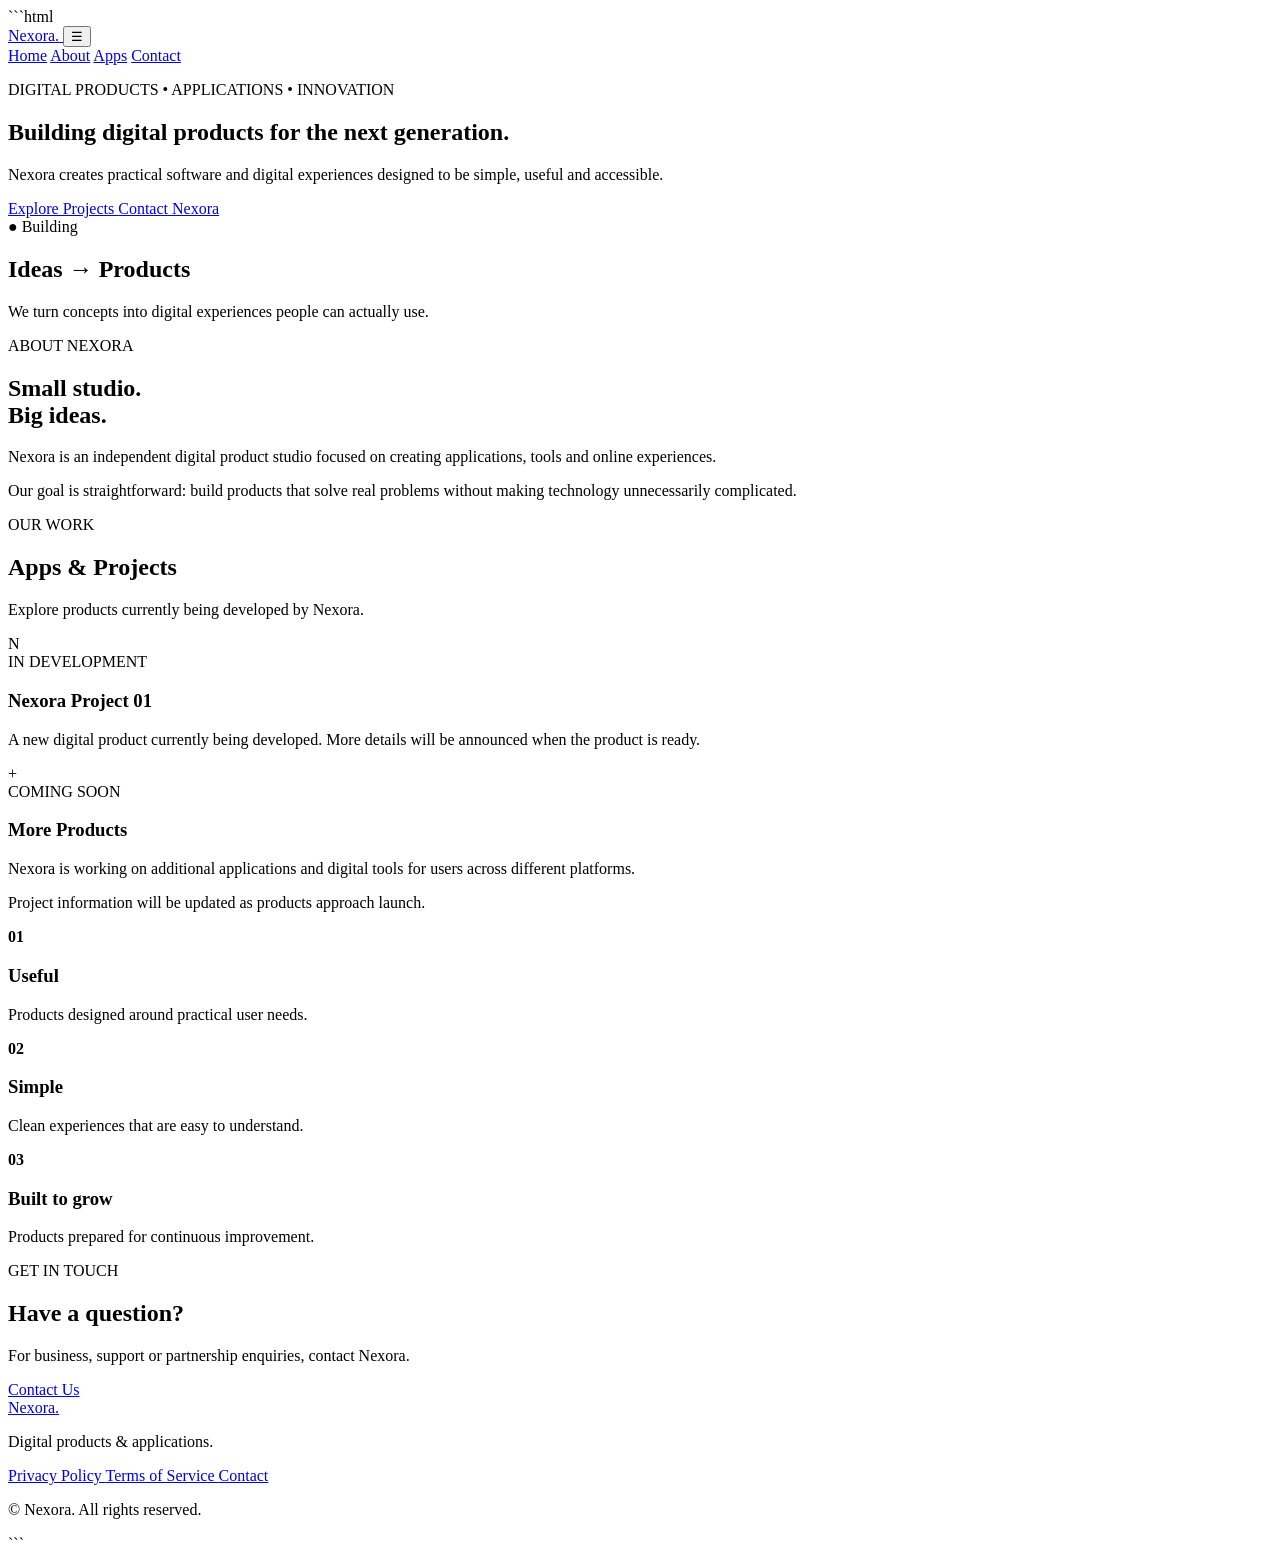
==== index.html @ 7bb7fabe "Add initial HTML structure for Nexora website" ====
```html
<!DOCTYPE html>
<html lang="en">
<head>
  <meta charset="UTF-8">
  <meta name="viewport" content="width=device-width, initial-scale=1.0">

  <meta name="description"
    content="Nexora creates useful digital products, applications and software for everyday users.">

  <meta name="theme-color" content="#080a0f">

  <title>Nexora — Digital Products & Applications</title>

  <link rel="stylesheet" href="style.css">
</head>

<body>

<header class="header">
  <nav class="nav container">

    <a href="#home" class="logo">
      Nexora<span>.</span>
    </a>

    <button class="menu-btn" aria-label="Open menu">
      ☰
    </button>

    <div class="nav-links">
      <a href="#home">Home</a>
      <a href="#about">About</a>
      <a href="#apps">Apps</a>
      <a href="#contact">Contact</a>
    </div>

  </nav>
</header>


<main>

<!-- HERO -->

<section id="home" class="hero">

  <div class="container hero-grid">

    <div class="hero-content">

      <p class="eyebrow">
        DIGITAL PRODUCTS • APPLICATIONS • INNOVATION
      </p>

      <h1>
        Building digital products for the
        <span>next generation.</span>
      </h1>

      <p class="hero-text">
        Nexora creates practical software and digital experiences
        designed to be simple, useful and accessible.
      </p>

      <div class="buttons">

        <a href="#apps" class="btn primary">
          Explore Projects
        </a>

        <a href="#contact" class="btn secondary">
          Contact Nexora
        </a>

      </div>

    </div>


    <div class="hero-card">

      <div class="orb"></div>

      <div class="hero-card-content">

        <span class="status">
          ● Building
        </span>

        <h2>
          Ideas → Products
        </h2>

        <p>
          We turn concepts into digital experiences
          people can actually use.
        </p>

      </div>

    </div>

  </div>

</section>


<!-- ABOUT -->

<section id="about" class="section">

  <div class="container split">

    <div>

      <p class="eyebrow">
        ABOUT NEXORA
      </p>

      <h2>
        Small studio.<br>
        Big ideas.
      </h2>

    </div>


    <div class="about-text">

      <p>
        Nexora is an independent digital product studio
        focused on creating applications, tools and
        online experiences.
      </p>

      <p>
        Our goal is straightforward: build products that
        solve real problems without making technology
        unnecessarily complicated.
      </p>

    </div>

  </div>

</section>


<!-- APPS -->

<section id="apps" class="section dark">

  <div class="container">

    <div class="section-heading">

      <div>

        <p class="eyebrow">
          OUR WORK
        </p>

        <h2>
          Apps & Projects
        </h2>

      </div>

      <p>
        Explore products currently being developed
        by Nexora.
      </p>

    </div>


    <div class="projects">

      <article class="project">

        <div class="project-icon">
          N
        </div>

        <div>

          <span class="tag">
            IN DEVELOPMENT
          </span>

          <h3>
            Nexora Project 01
          </h3>

          <p>
            A new digital product currently being
            developed. More details will be announced
            when the product is ready.
          </p>

        </div>

      </article>


      <article class="project">

        <div class="project-icon">
          +
        </div>

        <div>

          <span class="tag">
            COMING SOON
          </span>

          <h3>
            More Products
          </h3>

          <p>
            Nexora is working on additional applications
            and digital tools for users across different
            platforms.
          </p>

        </div>

      </article>

    </div>


    <p class="note">
      Project information will be updated as products
      approach launch.
    </p>

  </div>

</section>


<!-- FEATURES -->

<section class="section">

  <div class="container features">

    <div>

      <strong>01</strong>

      <h3>
        Useful
      </h3>

      <p>
        Products designed around practical user needs.
      </p>

    </div>


    <div>

      <strong>02</strong>

      <h3>
        Simple
      </h3>

      <p>
        Clean experiences that are easy to understand.
      </p>

    </div>


    <div>

      <strong>03</strong>

      <h3>
        Built to grow
      </h3>

      <p>
        Products prepared for continuous improvement.
      </p>

    </div>

  </div>

</section>


<!-- CONTACT -->

<section id="contact" class="section contact">

  <div class="container contact-box">

    <div>

      <p class="eyebrow">
        GET IN TOUCH
      </p>

      <h2>
        Have a question?
      </h2>

      <p>
        For business, support or partnership enquiries,
        contact Nexora.
      </p>

    </div>

    <!-- CHANGE THIS EMAIL -->

    <a
      href="mailto:YOUR_EMAIL@gmail.com"
      class="btn primary">

      Contact Us

    </a>

  </div>

</section>

</main>


<!-- FOOTER -->

<footer>

  <div class="container footer">

    <div>

      <a href="#home" class="logo">
        Nexora<span>.</span>
      </a>

      <p>
        Digital products & applications.
      </p>

    </div>


    <div class="footer-links">

      <a href="privacy.html">
        Privacy Policy
      </a>

      <a href="terms.html">
        Terms of Service
      </a>

      <a href="#contact">
        Contact
      </a>

    </div>


    <p>
      © <span id="year"></span> Nexora.
      All rights reserved.
    </p>

  </div>

</footer>


<script src="script.js"></script>

</body>
</html>
```
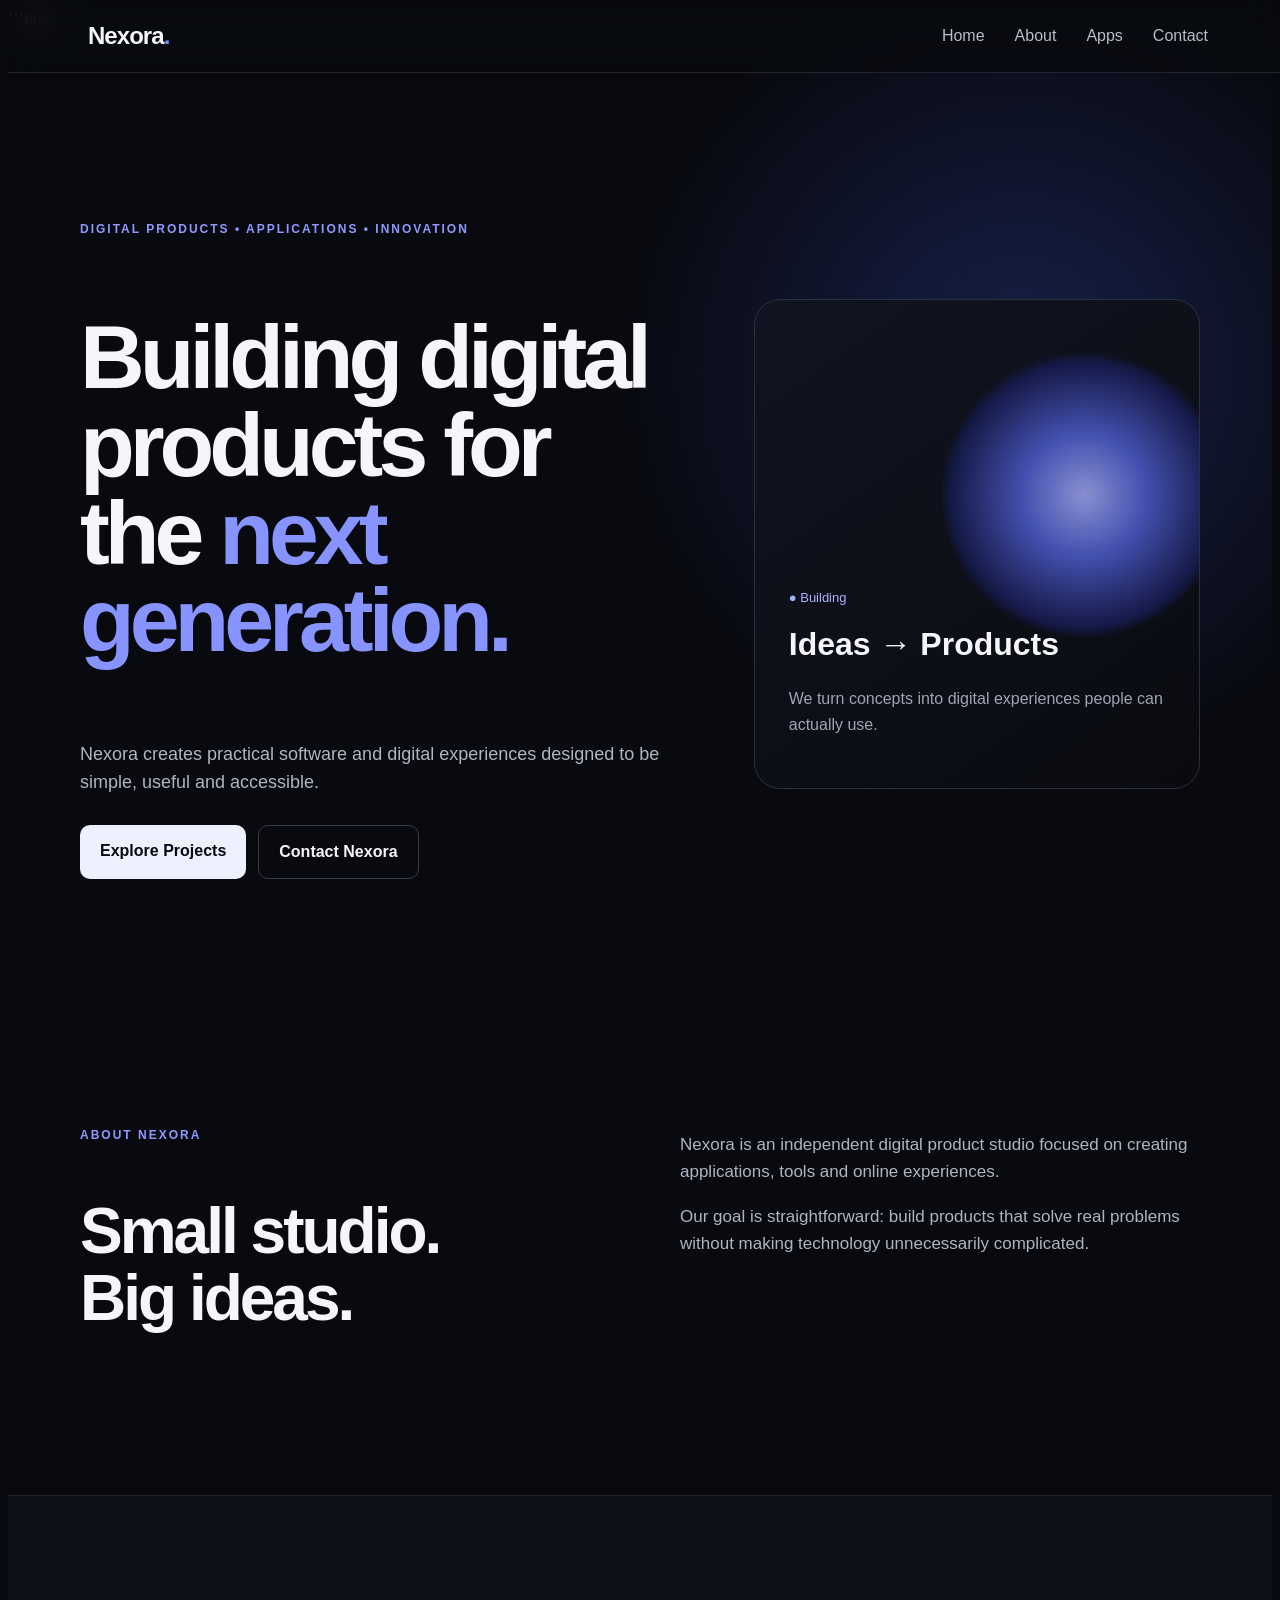
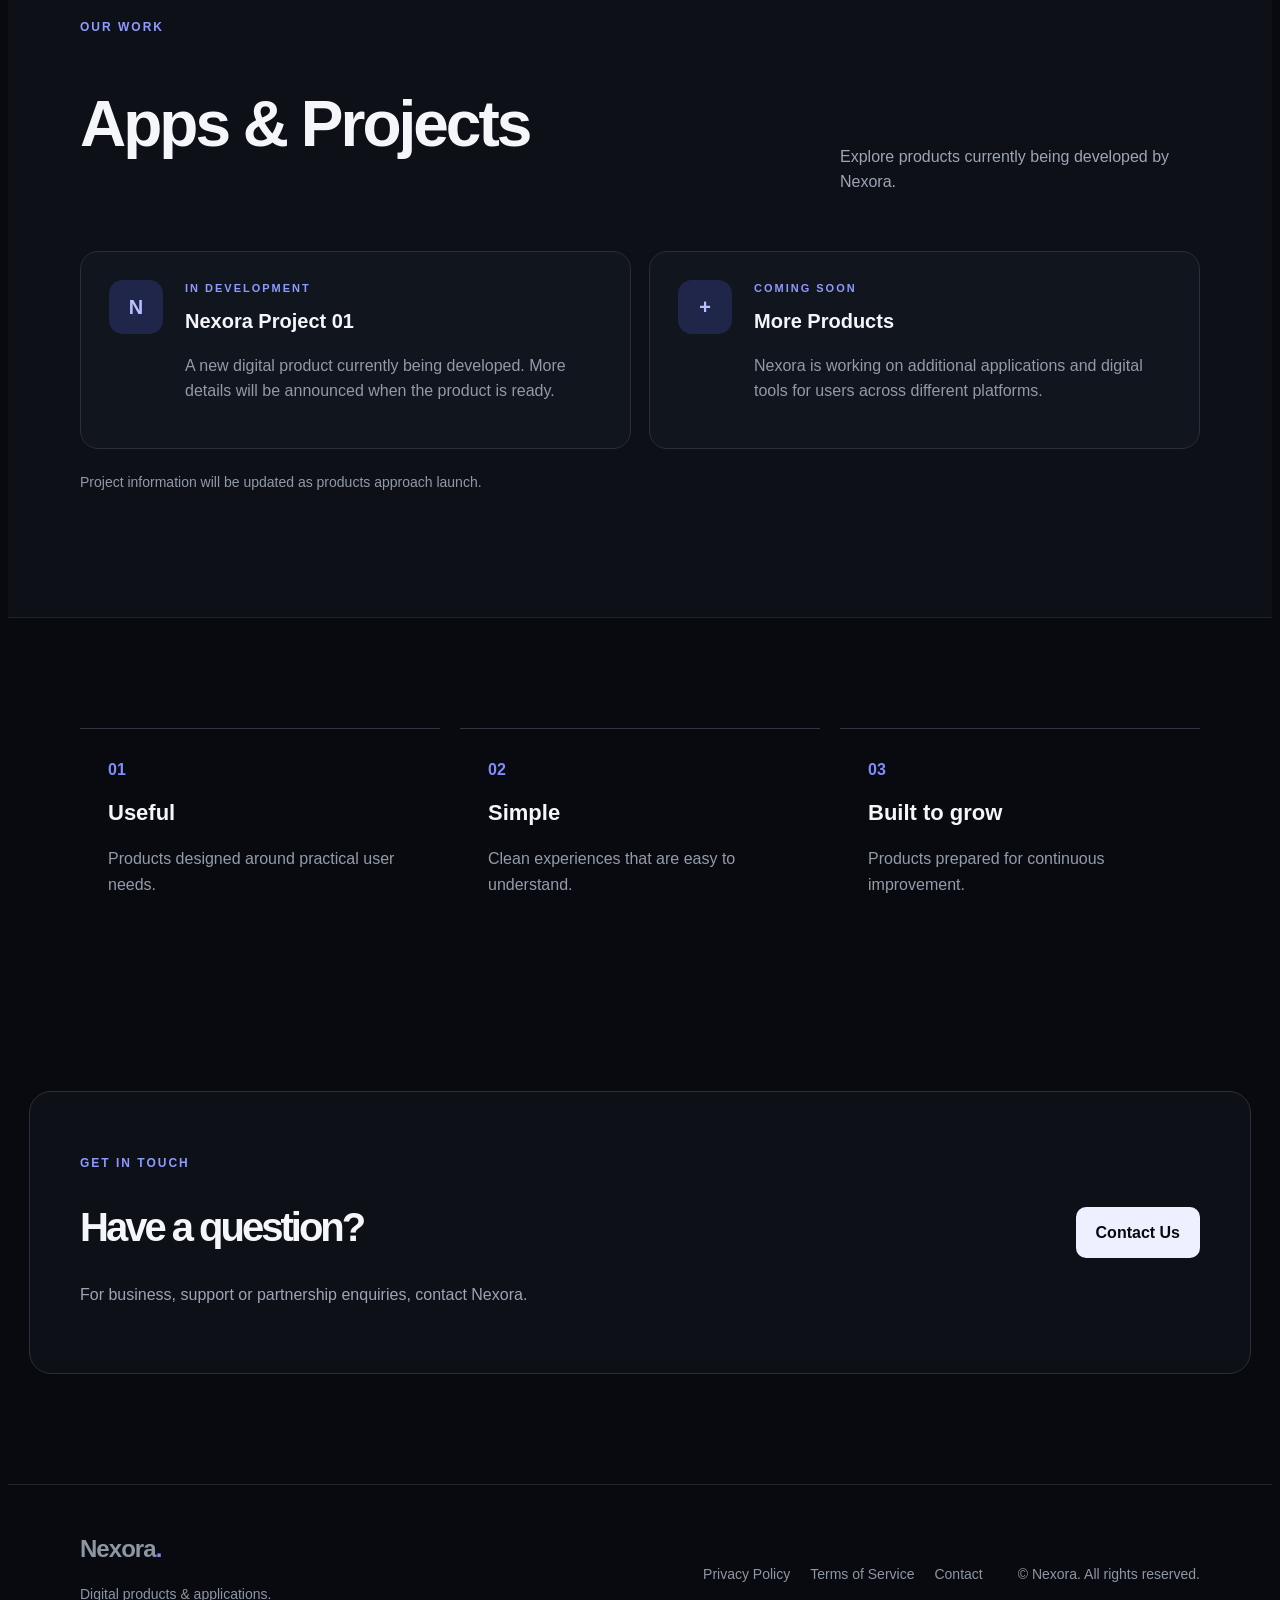
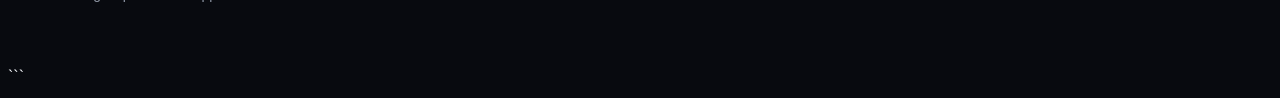
==== commit 9f741638: "Update contact email in index.html" ====
--- a/index.html
+++ b/index.html
@@ -324,7 +324,7 @@
     <!-- CHANGE THIS EMAIL -->
 
     <a
-      href="mailto:YOUR_EMAIL@gmail.com"
+      href="mailto:novalabs.hello@gmail.com"
       class="btn primary">
 
       Contact Us
--- a/style.css
+++ b/style.css
@@ -0,0 +1,477 @@
+```css
+* {
+  box-sizing: border-box;
+  margin: 0;
+  padding: 0;
+}
+
+html {
+  scroll-behavior: smooth;
+}
+
+body {
+  font-family: Arial, Helvetica, sans-serif;
+  background: #080a0f;
+  color: #f4f6fa;
+  line-height: 1.6;
+}
+
+a {
+  color: inherit;
+  text-decoration: none;
+}
+
+.container {
+  width: min(1120px, 92%);
+  margin: auto;
+}
+
+
+/* HEADER */
+
+.header {
+  position: fixed;
+  top: 0;
+  width: 100%;
+  z-index: 100;
+  background: rgba(8, 10, 15, 0.8);
+  backdrop-filter: blur(14px);
+  border-bottom: 1px solid #20242d;
+}
+
+.nav {
+  height: 72px;
+  display: flex;
+  align-items: center;
+  justify-content: space-between;
+}
+
+.logo {
+  font-size: 1.5rem;
+  font-weight: 800;
+  letter-spacing: -0.04em;
+}
+
+.logo span {
+  color: #7c8cff;
+}
+
+.nav-links {
+  display: flex;
+  gap: 30px;
+  color: #b8bec9;
+}
+
+.nav-links a:hover {
+  color: white;
+}
+
+.menu-btn {
+  display: none;
+  border: none;
+  background: none;
+  color: white;
+  font-size: 25px;
+}
+
+
+/* HERO */
+
+.hero {
+  min-height: 760px;
+  display: flex;
+  align-items: center;
+  padding: 130px 0 80px;
+
+  background:
+    radial-gradient(
+      circle at 80% 35%,
+      #17204a,
+      transparent 34%
+    );
+}
+
+.hero-grid {
+  display: grid;
+  grid-template-columns: 1.15fr 0.85fr;
+  gap: 70px;
+  align-items: center;
+}
+
+.eyebrow {
+  color: #8e9aff;
+  font-size: 12px;
+  font-weight: 800;
+  letter-spacing: 2px;
+  margin-bottom: 18px;
+}
+
+.hero h1 {
+  font-size: clamp(3rem, 7vw, 5.7rem);
+  line-height: 0.98;
+  letter-spacing: -5px;
+}
+
+.hero h1 span {
+  color: #8793ff;
+}
+
+.hero-text {
+  color: #aeb5c2;
+  font-size: 18px;
+  max-width: 620px;
+  margin: 28px 0;
+}
+
+.buttons {
+  display: flex;
+  gap: 12px;
+  flex-wrap: wrap;
+}
+
+.btn {
+  display: inline-flex;
+  padding: 13px 20px;
+  border-radius: 10px;
+  font-weight: 700;
+  transition: 0.2s;
+}
+
+.btn:hover {
+  transform: translateY(-2px);
+}
+
+.primary {
+  background: #eef0ff;
+  color: #080a0f;
+}
+
+.secondary {
+  border: 1px solid #333947;
+}
+
+
+/* HERO CARD */
+
+.hero-card {
+  height: 420px;
+  border: 1px solid #2b3040;
+  border-radius: 26px;
+
+  background:
+    linear-gradient(
+      145deg,
+      #111521,
+      #090b10
+    );
+
+  position: relative;
+  overflow: hidden;
+
+  display: flex;
+  align-items: flex-end;
+
+  padding: 34px;
+}
+
+.orb {
+  position: absolute;
+
+  width: 290px;
+  height: 290px;
+
+  border-radius: 50%;
+
+  background:
+    radial-gradient(
+      circle,
+      #a7b0ff,
+      #5260d5 30%,
+      #151b50 65%,
+      transparent 70%
+    );
+
+  top: 50px;
+  right: -30px;
+
+  opacity: 0.8;
+}
+
+.hero-card-content {
+  position: relative;
+}
+
+.status {
+  color: #aab3ff;
+  font-size: 13px;
+}
+
+.hero-card h2 {
+  font-size: 32px;
+  margin: 10px 0;
+}
+
+.hero-card p {
+  color: #9da5b3;
+}
+
+
+/* SECTIONS */
+
+.section {
+  padding: 110px 0;
+}
+
+.dark {
+  background: #0d1017;
+  border-top: 1px solid #1e232c;
+  border-bottom: 1px solid #1e232c;
+}
+
+.split {
+  display: grid;
+  grid-template-columns: 1fr 1fr;
+  gap: 80px;
+}
+
+.section h2 {
+  font-size: clamp(2.3rem, 5vw, 4rem);
+  line-height: 1.05;
+  letter-spacing: -3px;
+}
+
+.about-text p {
+  color: #aeb5c2;
+  font-size: 17px;
+  margin-bottom: 18px;
+}
+
+
+/* PROJECTS */
+
+.section-heading {
+  display: flex;
+  justify-content: space-between;
+  align-items: end;
+  gap: 30px;
+  margin-bottom: 40px;
+}
+
+.section-heading > p {
+  max-width: 360px;
+  color: #9da5b3;
+}
+
+.projects {
+  display: grid;
+  grid-template-columns: 1fr 1fr;
+  gap: 18px;
+}
+
+.project {
+  display: flex;
+  gap: 22px;
+
+  padding: 28px;
+
+  border: 1px solid #292e39;
+  border-radius: 18px;
+
+  background: #11151d;
+}
+
+.project-icon {
+  min-width: 54px;
+  height: 54px;
+
+  border-radius: 14px;
+
+  background: #20264a;
+  color: #b9c0ff;
+
+  display: grid;
+  place-items: center;
+
+  font-size: 20px;
+  font-weight: 900;
+}
+
+.tag {
+  color: #8f9aff;
+  font-size: 11px;
+  font-weight: 800;
+  letter-spacing: 2px;
+}
+
+.project h3 {
+  margin: 7px 0;
+  font-size: 20px;
+}
+
+.project p,
+.note {
+  color: #929aa8;
+}
+
+.note {
+  margin-top: 22px;
+  font-size: 14px;
+}
+
+
+/* FEATURES */
+
+.features {
+  display: grid;
+  grid-template-columns: repeat(3, 1fr);
+  gap: 20px;
+}
+
+.features > div {
+  padding: 28px;
+  border-top: 1px solid #303541;
+}
+
+.features strong {
+  color: #818cff;
+}
+
+.features h3 {
+  margin: 12px 0 6px;
+  font-size: 22px;
+}
+
+.features p {
+  color: #949ca9;
+}
+
+
+/* CONTACT */
+
+.contact {
+  padding-top: 40px;
+}
+
+.contact-box {
+  border: 1px solid #2a2f3b;
+  border-radius: 22px;
+  padding: 50px;
+
+  display: flex;
+  justify-content: space-between;
+  align-items: center;
+  gap: 30px;
+
+  background: #0d1017;
+}
+
+.contact-box h2 {
+  font-size: 40px;
+}
+
+.contact-box p:not(.eyebrow) {
+  color: #9da5b3;
+  margin-top: 12px;
+}
+
+
+/* FOOTER */
+
+footer {
+  border-top: 1px solid #20242d;
+  padding: 45px 0;
+  color: #8e96a4;
+}
+
+.footer {
+  display: grid;
+  grid-template-columns: 1fr auto auto;
+  gap: 35px;
+  align-items: center;
+}
+
+.footer p {
+  font-size: 14px;
+}
+
+.footer-links {
+  display: flex;
+  gap: 20px;
+  font-size: 14px;
+}
+
+
+/* MOBILE */
+
+@media (max-width: 800px) {
+
+  .nav-links {
+    display: none;
+  }
+
+  .menu-btn {
+    display: block;
+  }
+
+  .nav.open .nav-links {
+    display: flex;
+
+    position: absolute;
+
+    top: 72px;
+    left: 0;
+
+    width: 100%;
+
+    padding: 20px;
+
+    background: #090b10;
+
+    flex-direction: column;
+
+    border-bottom: 1px solid #242934;
+  }
+
+  .hero {
+    min-height: auto;
+    padding-top: 145px;
+  }
+
+  .hero-grid,
+  .split,
+  .projects,
+  .features,
+  .footer {
+    grid-template-columns: 1fr;
+  }
+
+  .hero h1 {
+    letter-spacing: -3px;
+  }
+
+  .hero-card {
+    height: 320px;
+  }
+
+  .section-heading {
+    display: block;
+  }
+
+  .section-heading > p {
+    margin-top: 15px;
+  }
+
+  .contact-box {
+    display: block;
+  }
+
+  .contact-box .btn {
+    margin-top: 25px;
+  }
+
+  .footer-links {
+    flex-wrap: wrap;
+  }
+
+}
+```
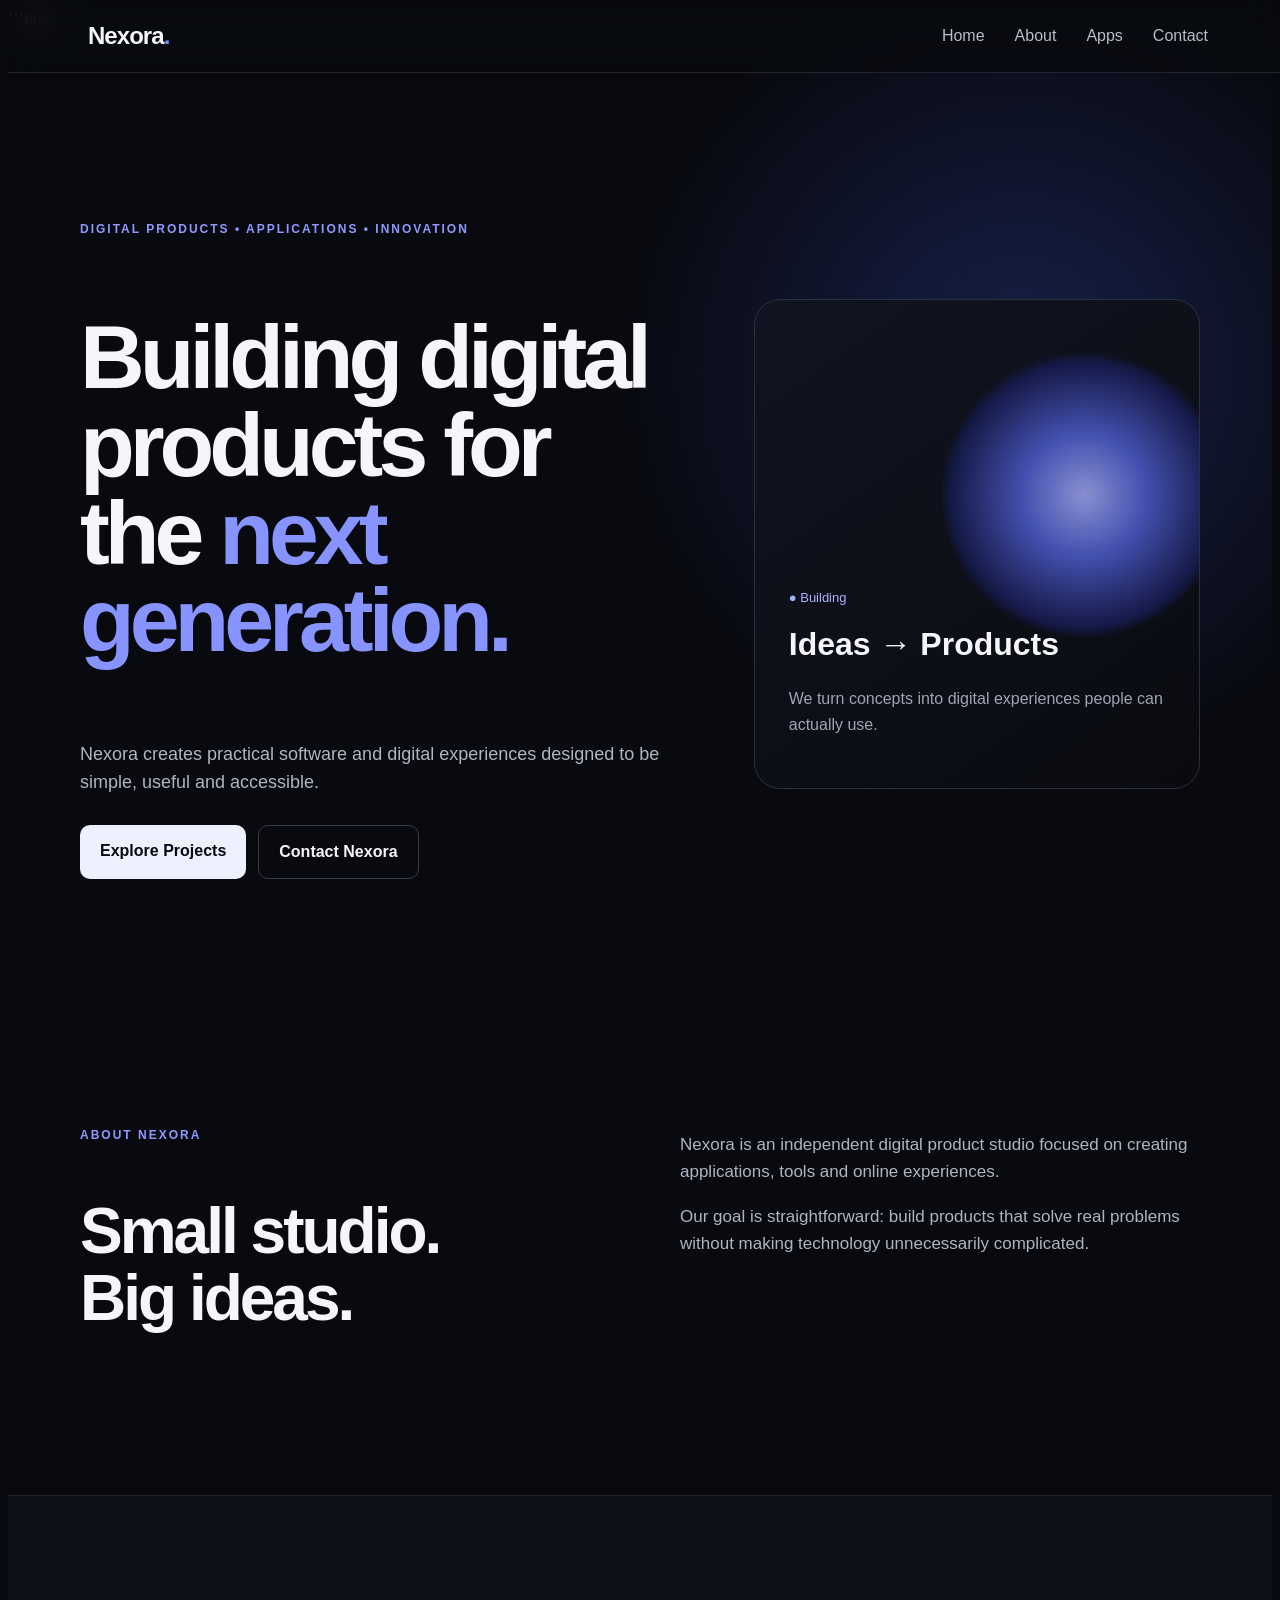
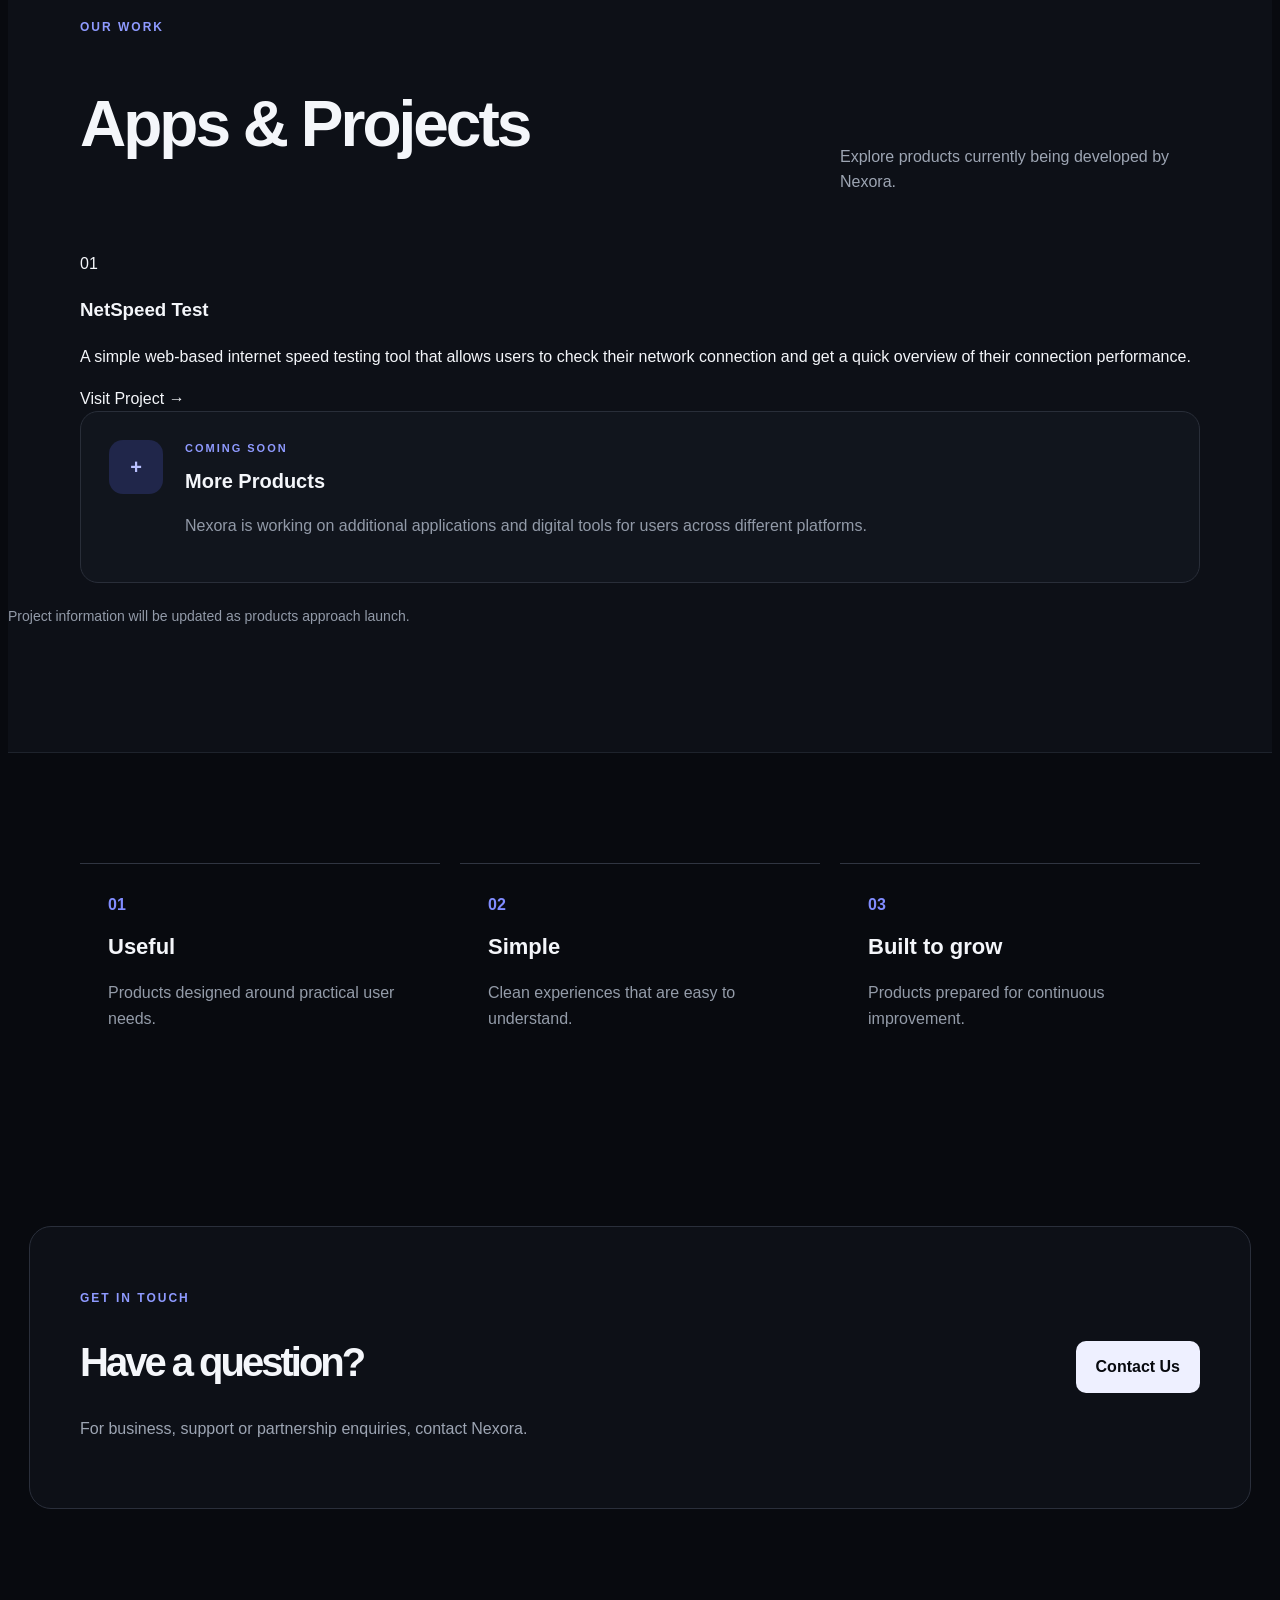
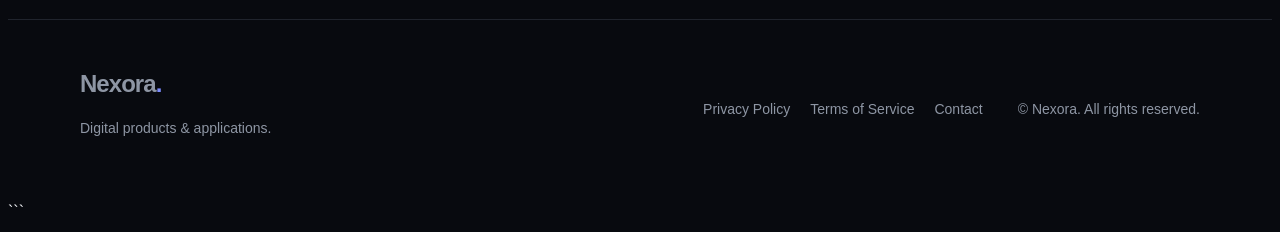
==== commit c16fdee0: "Revise NetSpeed Test project card details Updated project card for NetSpeed Test with a description " ====
--- a/index.html
+++ b/index.html
@@ -175,31 +175,28 @@
     </div>
 
 
-    <div class="projects">
-
-      <article class="project">
-
-        <div class="project-icon">
-          N
-        </div>
-
-        <div>
-
-          <span class="tag">
-            IN DEVELOPMENT
-          </span>
-
-          <h3>
-            Nexora Project 01
-          </h3>
-
-          <p>
-            A new digital product currently being
-            developed. More details will be announced
-            when the product is ready.
-          </p>
-
-        </div>
+<div class="project-card">
+  <div class="project-number">01</div>
+
+  <div class="project-content">
+    <h3>NetSpeed Test</h3>
+
+    <p>
+      A simple web-based internet speed testing tool that allows users to
+      check their network connection and get a quick overview of their
+      connection performance.
+    </p>
+
+    <a
+      href="https://netspeed-test.netlify.app/"
+      target="_blank"
+      rel="noopener noreferrer"
+      class="project-link"
+    >
+      Visit Project →
+    </a>
+  </div>
+</div>
 
       </article>
 
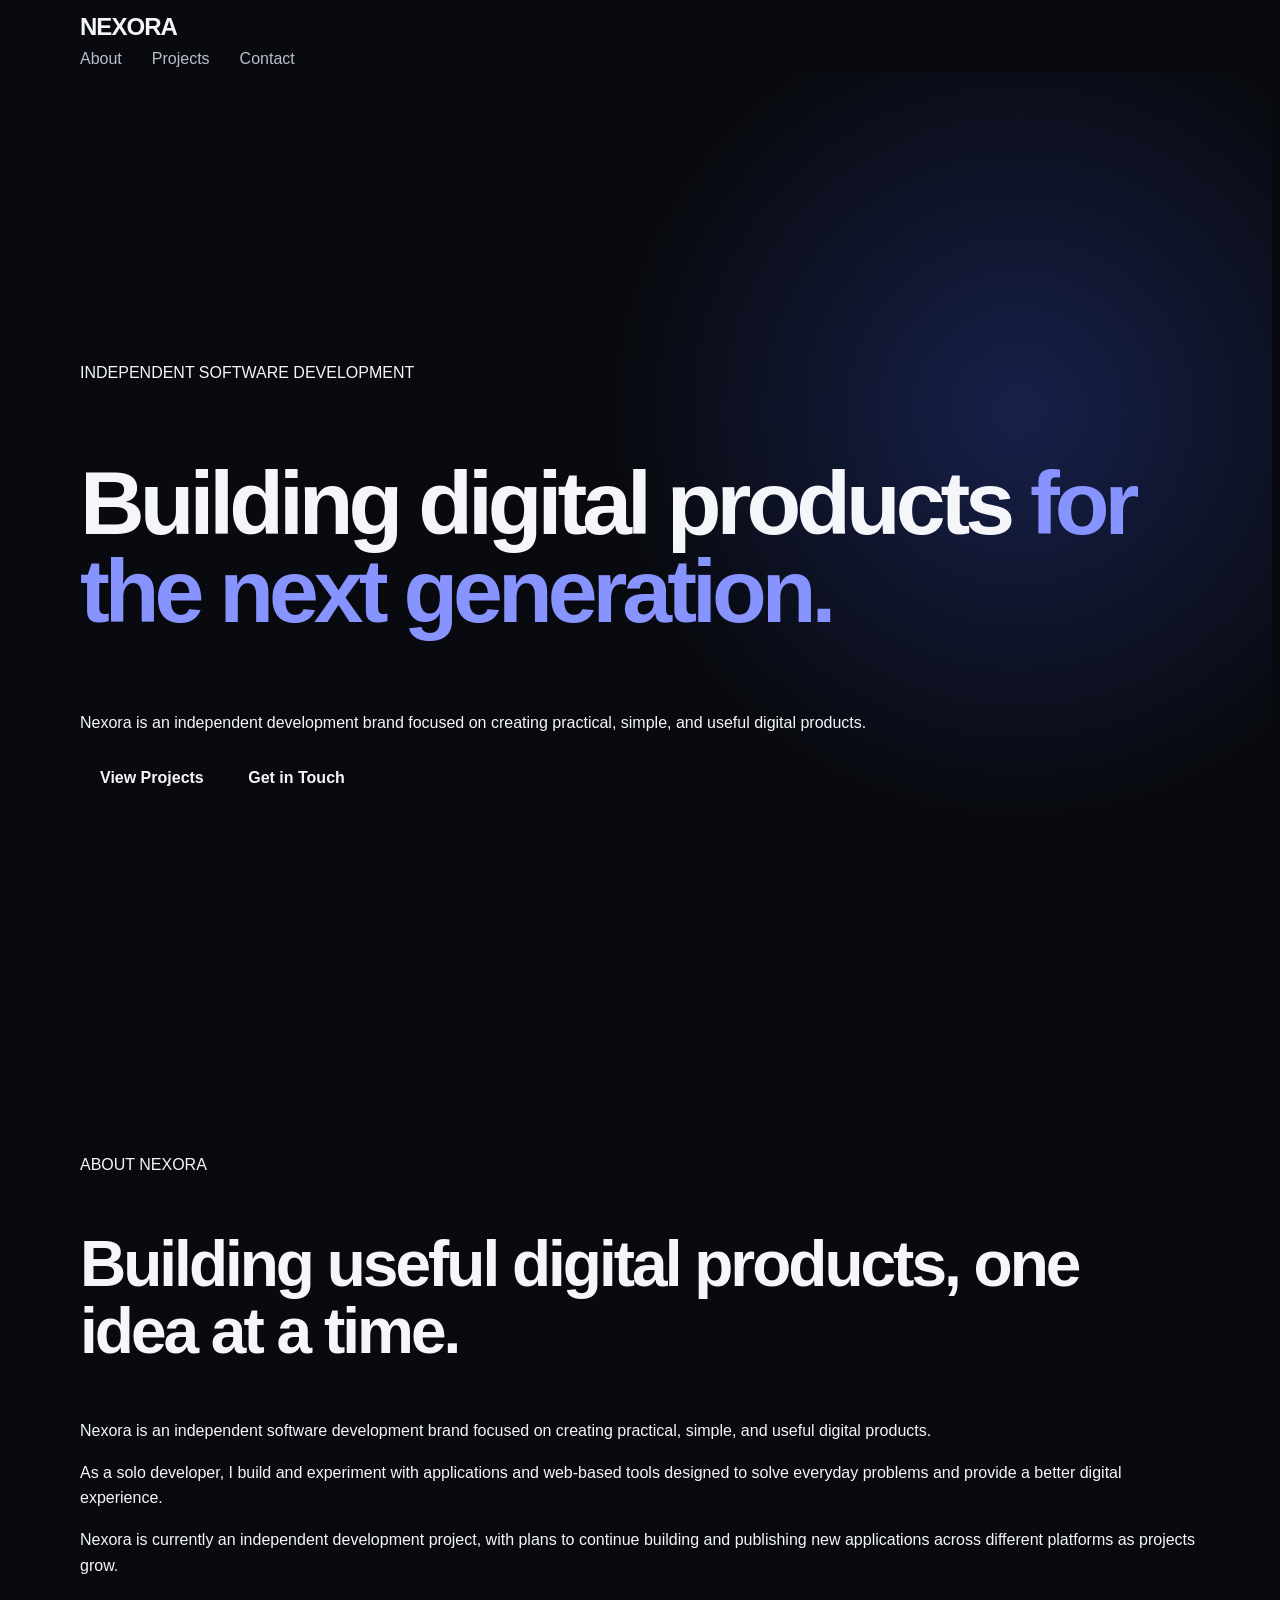
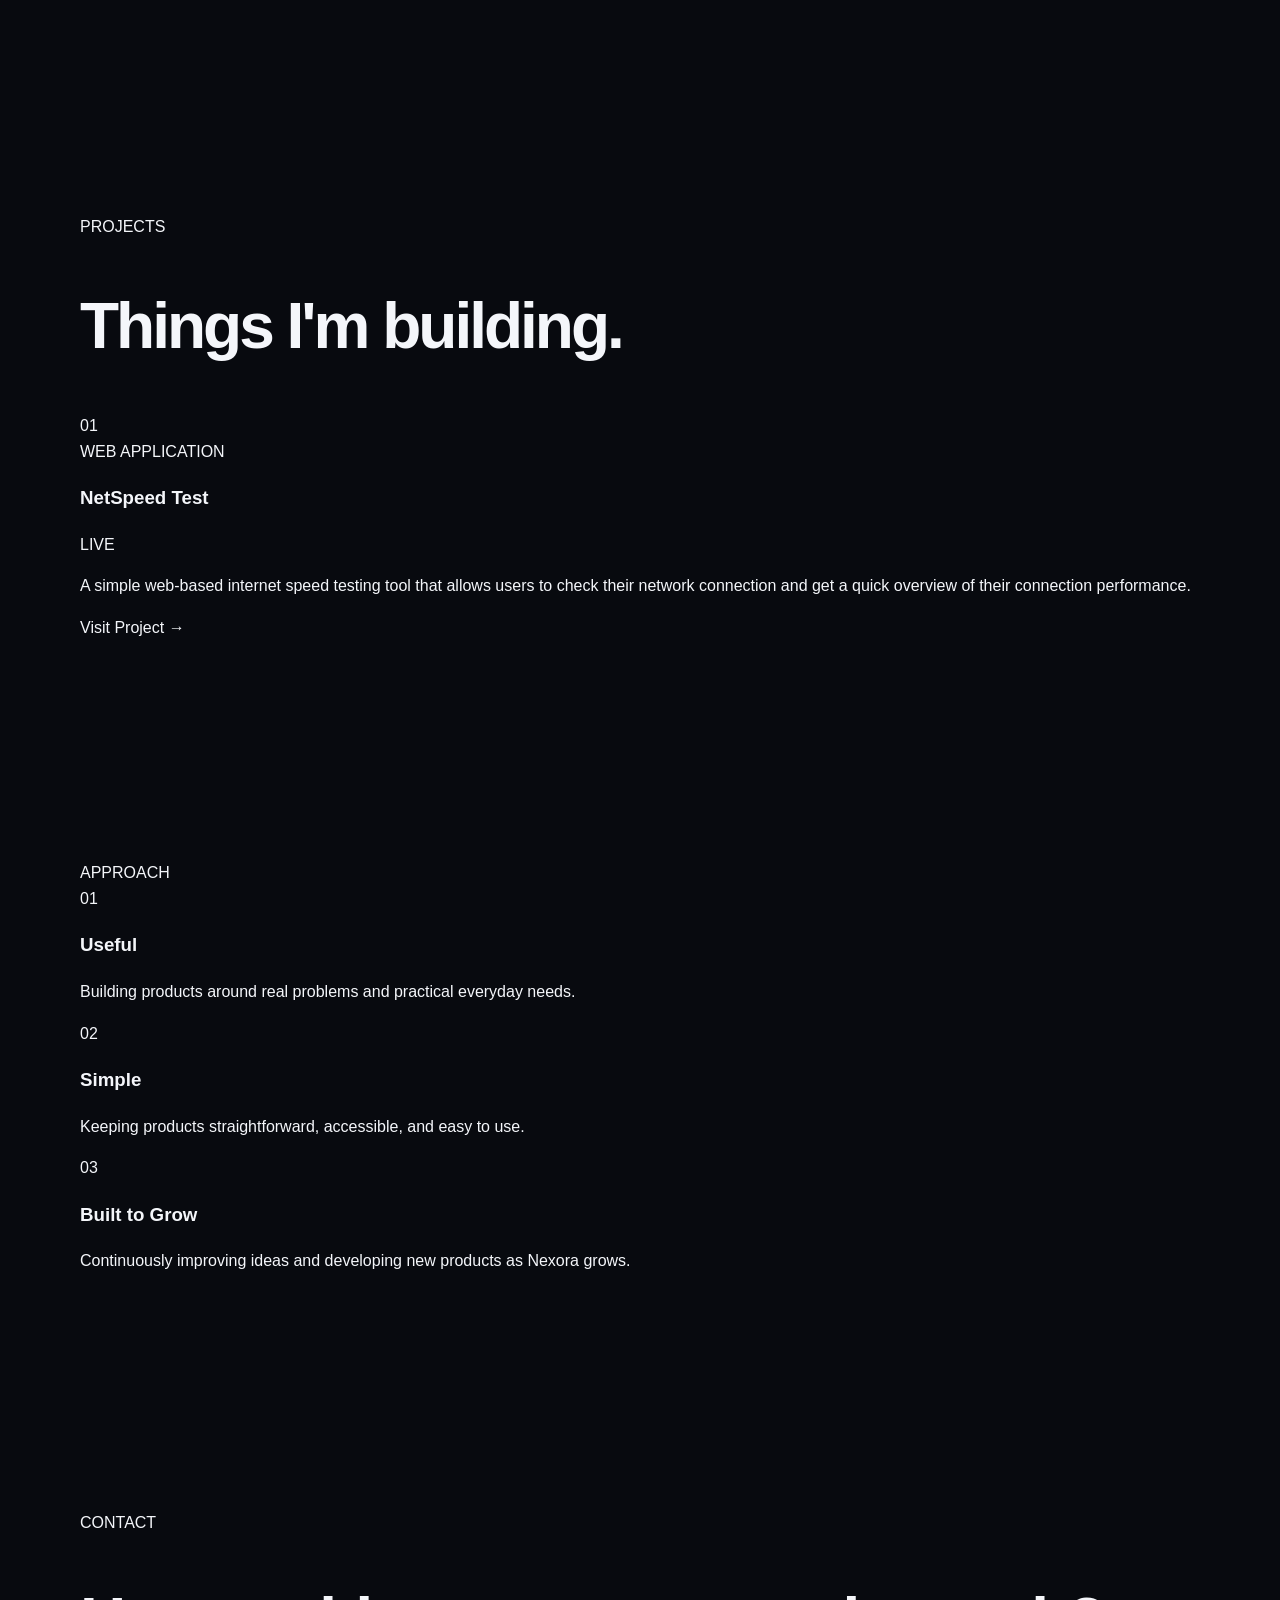
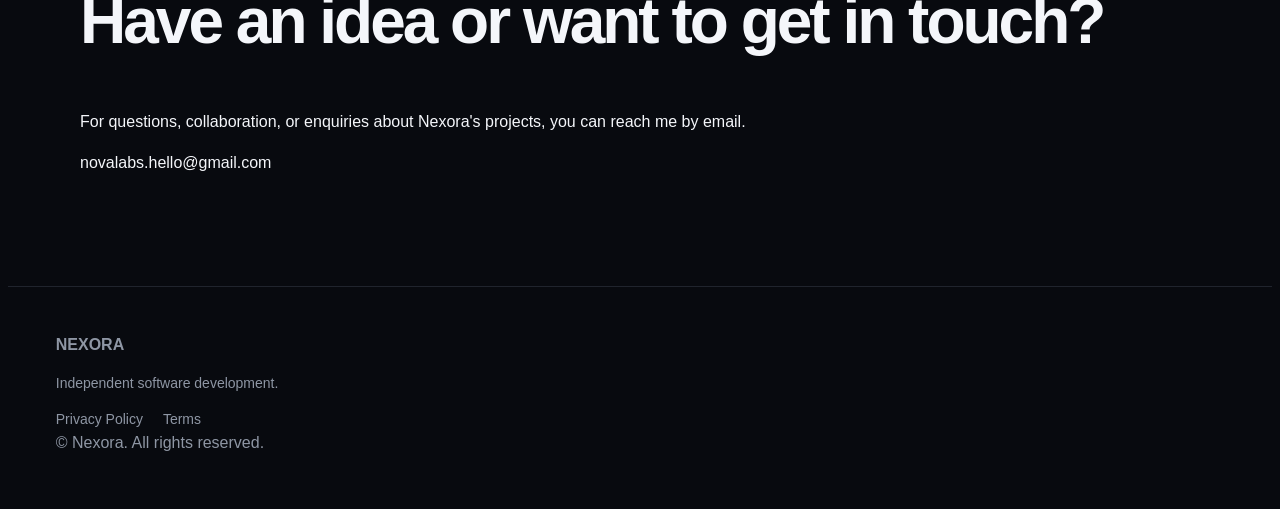
==== commit d3d0392f: "Refactor index.html for branding and navigation updates Updated the content and structure of the ind" ====
--- a/index.html
+++ b/index.html
@@ -1,388 +1,290 @@
-```html
 <!DOCTYPE html>
 <html lang="en">
 <head>
   <meta charset="UTF-8">
   <meta name="viewport" content="width=device-width, initial-scale=1.0">
 
-  <meta name="description"
-    content="Nexora creates useful digital products, applications and software for everyday users.">
-
-  <meta name="theme-color" content="#080a0f">
-
-  <title>Nexora — Digital Products & Applications</title>
+  <title>Nexora — Independent Software Developer</title>
+
+  <meta
+    name="description"
+    content="Nexora is an independent software development brand building practical and useful digital products."
+  >
 
   <link rel="stylesheet" href="style.css">
 </head>
 
 <body>
 
-<header class="header">
-  <nav class="nav container">
-
-    <a href="#home" class="logo">
-      Nexora<span>.</span>
-    </a>
-
-    <button class="menu-btn" aria-label="Open menu">
-      ☰
-    </button>
-
-    <div class="nav-links">
-      <a href="#home">Home</a>
-      <a href="#about">About</a>
-      <a href="#apps">Apps</a>
-      <a href="#contact">Contact</a>
+  <!-- NAVIGATION -->
+  <header class="navbar">
+    <div class="container nav-container">
+
+      <a href="#" class="logo">NEXORA</a>
+
+      <nav class="nav-links">
+        <a href="#about">About</a>
+        <a href="#projects">Projects</a>
+        <a href="#contact">Contact</a>
+      </nav>
+
     </div>
-
-  </nav>
-</header>
-
-
-<main>
-
-<!-- HERO -->
-
-<section id="home" class="hero">
-
-  <div class="container hero-grid">
-
-    <div class="hero-content">
-
-      <p class="eyebrow">
-        DIGITAL PRODUCTS • APPLICATIONS • INNOVATION
-      </p>
-
-      <h1>
-        Building digital products for the
-        <span>next generation.</span>
-      </h1>
-
-      <p class="hero-text">
-        Nexora creates practical software and digital experiences
-        designed to be simple, useful and accessible.
-      </p>
-
-      <div class="buttons">
-
-        <a href="#apps" class="btn primary">
-          Explore Projects
+  </header>
+
+
+  <!-- HERO -->
+  <main>
+
+    <section class="hero">
+      <div class="container hero-content">
+
+        <div class="hero-label">
+          INDEPENDENT SOFTWARE DEVELOPMENT
+        </div>
+
+        <h1>
+          Building digital products
+          <span>for the next generation.</span>
+        </h1>
+
+        <p>
+          Nexora is an independent development brand focused on creating
+          practical, simple, and useful digital products.
+        </p>
+
+        <div class="hero-buttons">
+          <a href="#projects" class="btn btn-primary">
+            View Projects
+          </a>
+
+          <a href="#contact" class="btn btn-secondary">
+            Get in Touch
+          </a>
+        </div>
+
+      </div>
+    </section>
+
+
+    <!-- ABOUT -->
+    <section id="about" class="section">
+      <div class="container">
+
+        <div class="section-label">
+          ABOUT NEXORA
+        </div>
+
+        <h2>
+          Building useful digital products,
+          one idea at a time.
+        </h2>
+
+        <div class="about-content">
+
+          <p>
+            Nexora is an independent software development brand focused on
+            creating practical, simple, and useful digital products.
+          </p>
+
+          <p>
+            As a solo developer, I build and experiment with applications
+            and web-based tools designed to solve everyday problems and
+            provide a better digital experience.
+          </p>
+
+          <p>
+            Nexora is currently an independent development project, with
+            plans to continue building and publishing new applications
+            across different platforms as projects grow.
+          </p>
+
+        </div>
+
+      </div>
+    </section>
+
+
+    <!-- PROJECTS -->
+    <section id="projects" class="section projects-section">
+      <div class="container">
+
+        <div class="section-label">
+          PROJECTS
+        </div>
+
+        <h2>
+          Things I'm building.
+        </h2>
+
+
+        <!-- PROJECT CARD -->
+        <div class="project-card">
+
+          <div class="project-number">
+            01
+          </div>
+
+          <div class="project-info">
+
+            <div class="project-top">
+
+              <div>
+                <span class="project-category">
+                  WEB APPLICATION
+                </span>
+
+                <h3>
+                  NetSpeed Test
+                </h3>
+              </div>
+
+              <span class="project-status">
+                LIVE
+              </span>
+
+            </div>
+
+            <p>
+              A simple web-based internet speed testing tool that allows
+              users to check their network connection and get a quick
+              overview of their connection performance.
+            </p>
+
+            <a
+              href="https://netspeed-test.netlify.app/"
+              target="_blank"
+              rel="noopener noreferrer"
+              class="project-link"
+            >
+              Visit Project
+              <span>→</span>
+            </a>
+
+          </div>
+
+        </div>
+
+      </div>
+    </section>
+
+
+    <!-- FEATURES -->
+    <section class="section features-section">
+      <div class="container">
+
+        <div class="section-label">
+          APPROACH
+        </div>
+
+        <div class="features-grid">
+
+          <div class="feature">
+            <div class="feature-number">01</div>
+
+            <h3>
+              Useful
+            </h3>
+
+            <p>
+              Building products around real problems and practical
+              everyday needs.
+            </p>
+          </div>
+
+
+          <div class="feature">
+            <div class="feature-number">02</div>
+
+            <h3>
+              Simple
+            </h3>
+
+            <p>
+              Keeping products straightforward, accessible, and easy
+              to use.
+            </p>
+          </div>
+
+
+          <div class="feature">
+            <div class="feature-number">03</div>
+
+            <h3>
+              Built to Grow
+            </h3>
+
+            <p>
+              Continuously improving ideas and developing new products
+              as Nexora grows.
+            </p>
+          </div>
+
+        </div>
+
+      </div>
+    </section>
+
+
+    <!-- CONTACT -->
+    <section id="contact" class="section contact-section">
+      <div class="container">
+
+        <div class="section-label">
+          CONTACT
+        </div>
+
+        <h2>
+          Have an idea or want to get in touch?
+        </h2>
+
+        <p>
+          For questions, collaboration, or enquiries about Nexora's
+          projects, you can reach me by email.
+        </p>
+
+        <a
+          href="mailto:novalabs.hello@gmail.com"
+          class="email-link"
+        >
+          novalabs.hello@gmail.com
         </a>
 
-        <a href="#contact" class="btn secondary">
-          Contact Nexora
+      </div>
+    </section>
+
+  </main>
+
+
+  <!-- FOOTER -->
+  <footer class="footer">
+    <div class="container footer-content">
+
+      <div>
+        <strong>NEXORA</strong>
+        <p>
+          Independent software development.
+        </p>
+      </div>
+
+      <div class="footer-links">
+        <a href="privacy.html">
+          Privacy Policy
         </a>
 
+        <a href="terms.html">
+          Terms
+        </a>
+      </div>
+
+      <div class="copyright">
+        © <span id="year"></span> Nexora. All rights reserved.
       </div>
 
     </div>
-
-
-    <div class="hero-card">
-
-      <div class="orb"></div>
-
-      <div class="hero-card-content">
-
-        <span class="status">
-          ● Building
-        </span>
-
-        <h2>
-          Ideas → Products
-        </h2>
-
-        <p>
-          We turn concepts into digital experiences
-          people can actually use.
-        </p>
-
-      </div>
-
-    </div>
-
-  </div>
-
-</section>
-
-
-<!-- ABOUT -->
-
-<section id="about" class="section">
-
-  <div class="container split">
-
-    <div>
-
-      <p class="eyebrow">
-        ABOUT NEXORA
-      </p>
-
-      <h2>
-        Small studio.<br>
-        Big ideas.
-      </h2>
-
-    </div>
-
-
-    <div class="about-text">
-
-      <p>
-        Nexora is an independent digital product studio
-        focused on creating applications, tools and
-        online experiences.
-      </p>
-
-      <p>
-        Our goal is straightforward: build products that
-        solve real problems without making technology
-        unnecessarily complicated.
-      </p>
-
-    </div>
-
-  </div>
-
-</section>
-
-
-<!-- APPS -->
-
-<section id="apps" class="section dark">
-
-  <div class="container">
-
-    <div class="section-heading">
-
-      <div>
-
-        <p class="eyebrow">
-          OUR WORK
-        </p>
-
-        <h2>
-          Apps & Projects
-        </h2>
-
-      </div>
-
-      <p>
-        Explore products currently being developed
-        by Nexora.
-      </p>
-
-    </div>
-
-
-<div class="project-card">
-  <div class="project-number">01</div>
-
-  <div class="project-content">
-    <h3>NetSpeed Test</h3>
-
-    <p>
-      A simple web-based internet speed testing tool that allows users to
-      check their network connection and get a quick overview of their
-      connection performance.
-    </p>
-
-    <a
-      href="https://netspeed-test.netlify.app/"
-      target="_blank"
-      rel="noopener noreferrer"
-      class="project-link"
-    >
-      Visit Project →
-    </a>
-  </div>
-</div>
-
-      </article>
-
-
-      <article class="project">
-
-        <div class="project-icon">
-          +
-        </div>
-
-        <div>
-
-          <span class="tag">
-            COMING SOON
-          </span>
-
-          <h3>
-            More Products
-          </h3>
-
-          <p>
-            Nexora is working on additional applications
-            and digital tools for users across different
-            platforms.
-          </p>
-
-        </div>
-
-      </article>
-
-    </div>
-
-
-    <p class="note">
-      Project information will be updated as products
-      approach launch.
-    </p>
-
-  </div>
-
-</section>
-
-
-<!-- FEATURES -->
-
-<section class="section">
-
-  <div class="container features">
-
-    <div>
-
-      <strong>01</strong>
-
-      <h3>
-        Useful
-      </h3>
-
-      <p>
-        Products designed around practical user needs.
-      </p>
-
-    </div>
-
-
-    <div>
-
-      <strong>02</strong>
-
-      <h3>
-        Simple
-      </h3>
-
-      <p>
-        Clean experiences that are easy to understand.
-      </p>
-
-    </div>
-
-
-    <div>
-
-      <strong>03</strong>
-
-      <h3>
-        Built to grow
-      </h3>
-
-      <p>
-        Products prepared for continuous improvement.
-      </p>
-
-    </div>
-
-  </div>
-
-</section>
-
-
-<!-- CONTACT -->
-
-<section id="contact" class="section contact">
-
-  <div class="container contact-box">
-
-    <div>
-
-      <p class="eyebrow">
-        GET IN TOUCH
-      </p>
-
-      <h2>
-        Have a question?
-      </h2>
-
-      <p>
-        For business, support or partnership enquiries,
-        contact Nexora.
-      </p>
-
-    </div>
-
-    <!-- CHANGE THIS EMAIL -->
-
-    <a
-      href="mailto:novalabs.hello@gmail.com"
-      class="btn primary">
-
-      Contact Us
-
-    </a>
-
-  </div>
-
-</section>
-
-</main>
-
-
-<!-- FOOTER -->
-
-<footer>
-
-  <div class="container footer">
-
-    <div>
-
-      <a href="#home" class="logo">
-        Nexora<span>.</span>
-      </a>
-
-      <p>
-        Digital products & applications.
-      </p>
-
-    </div>
-
-
-    <div class="footer-links">
-
-      <a href="privacy.html">
-        Privacy Policy
-      </a>
-
-      <a href="terms.html">
-        Terms of Service
-      </a>
-
-      <a href="#contact">
-        Contact
-      </a>
-
-    </div>
-
-
-    <p>
-      © <span id="year"></span> Nexora.
-      All rights reserved.
-    </p>
-
-  </div>
-
-</footer>
-
-
-<script src="script.js"></script>
+  </footer>
+
+
+  <script src="script.js"></script>
 
 </body>
 </html>
-```
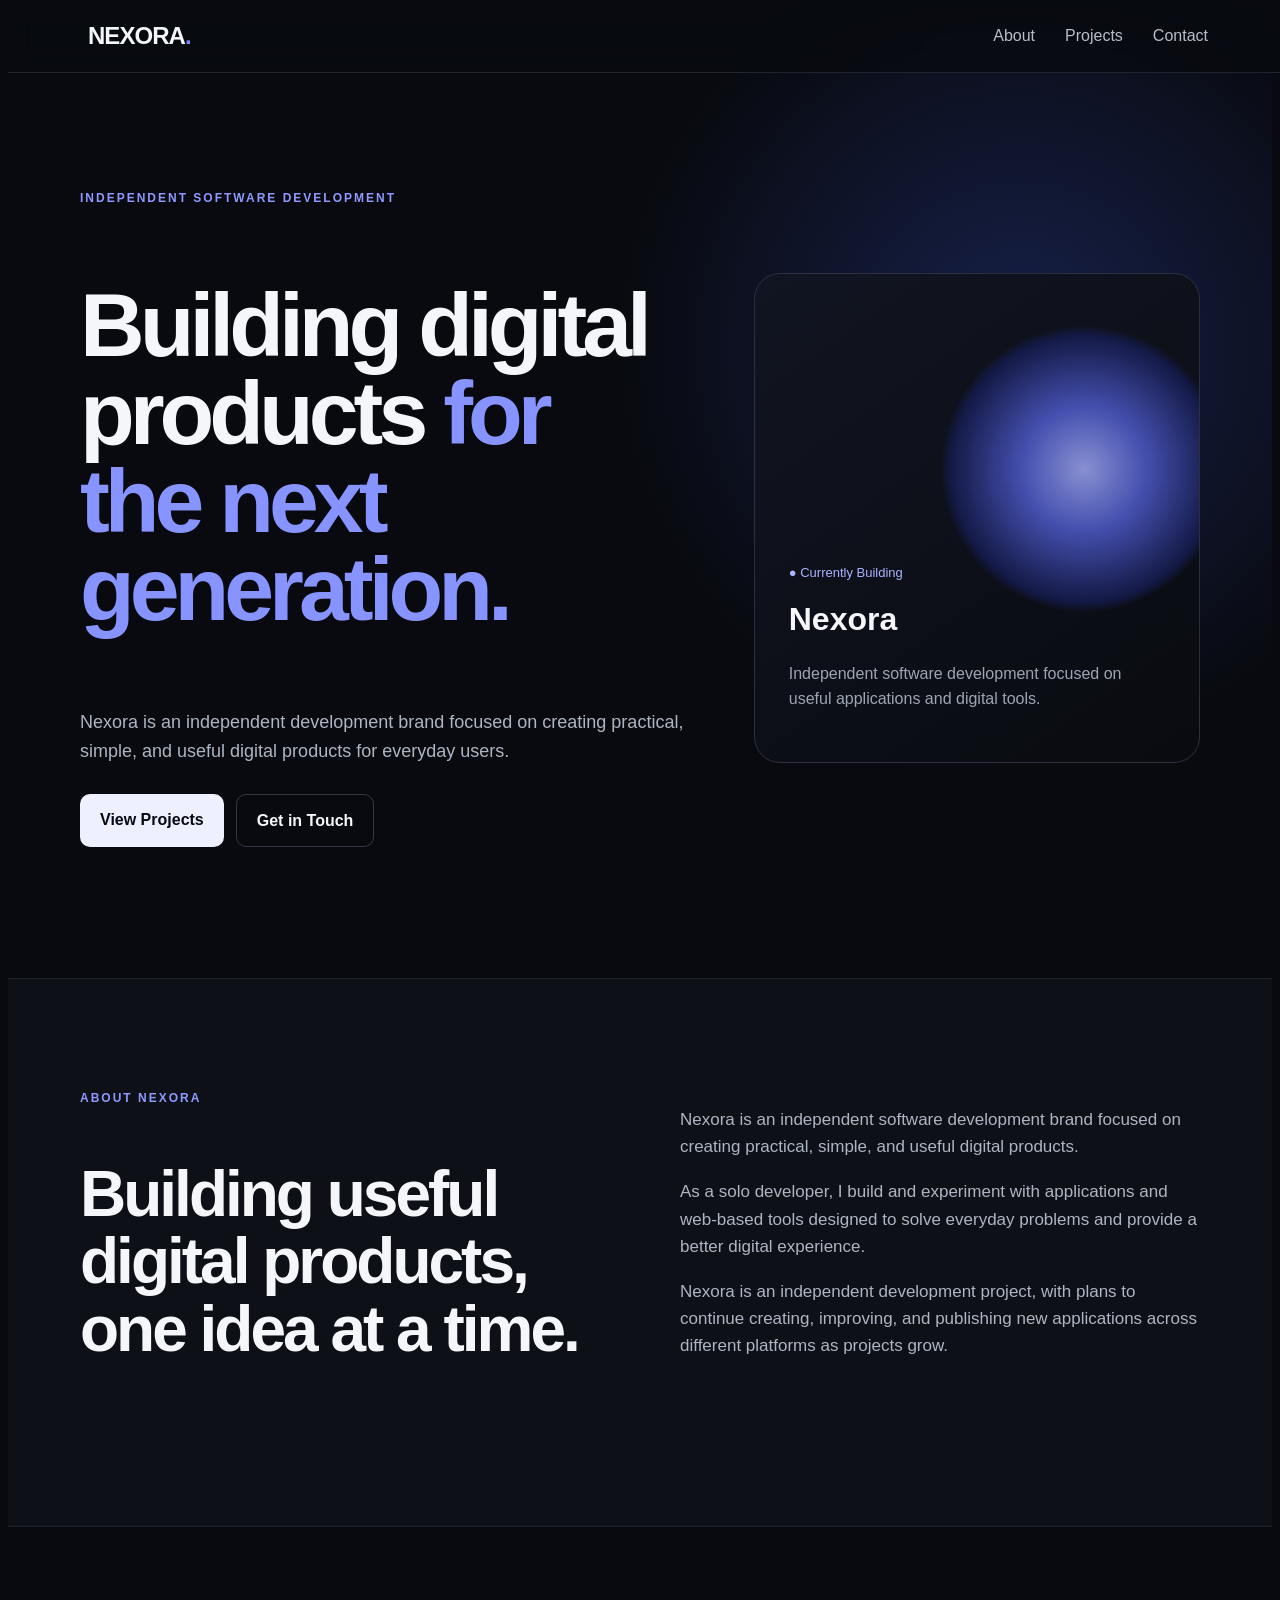
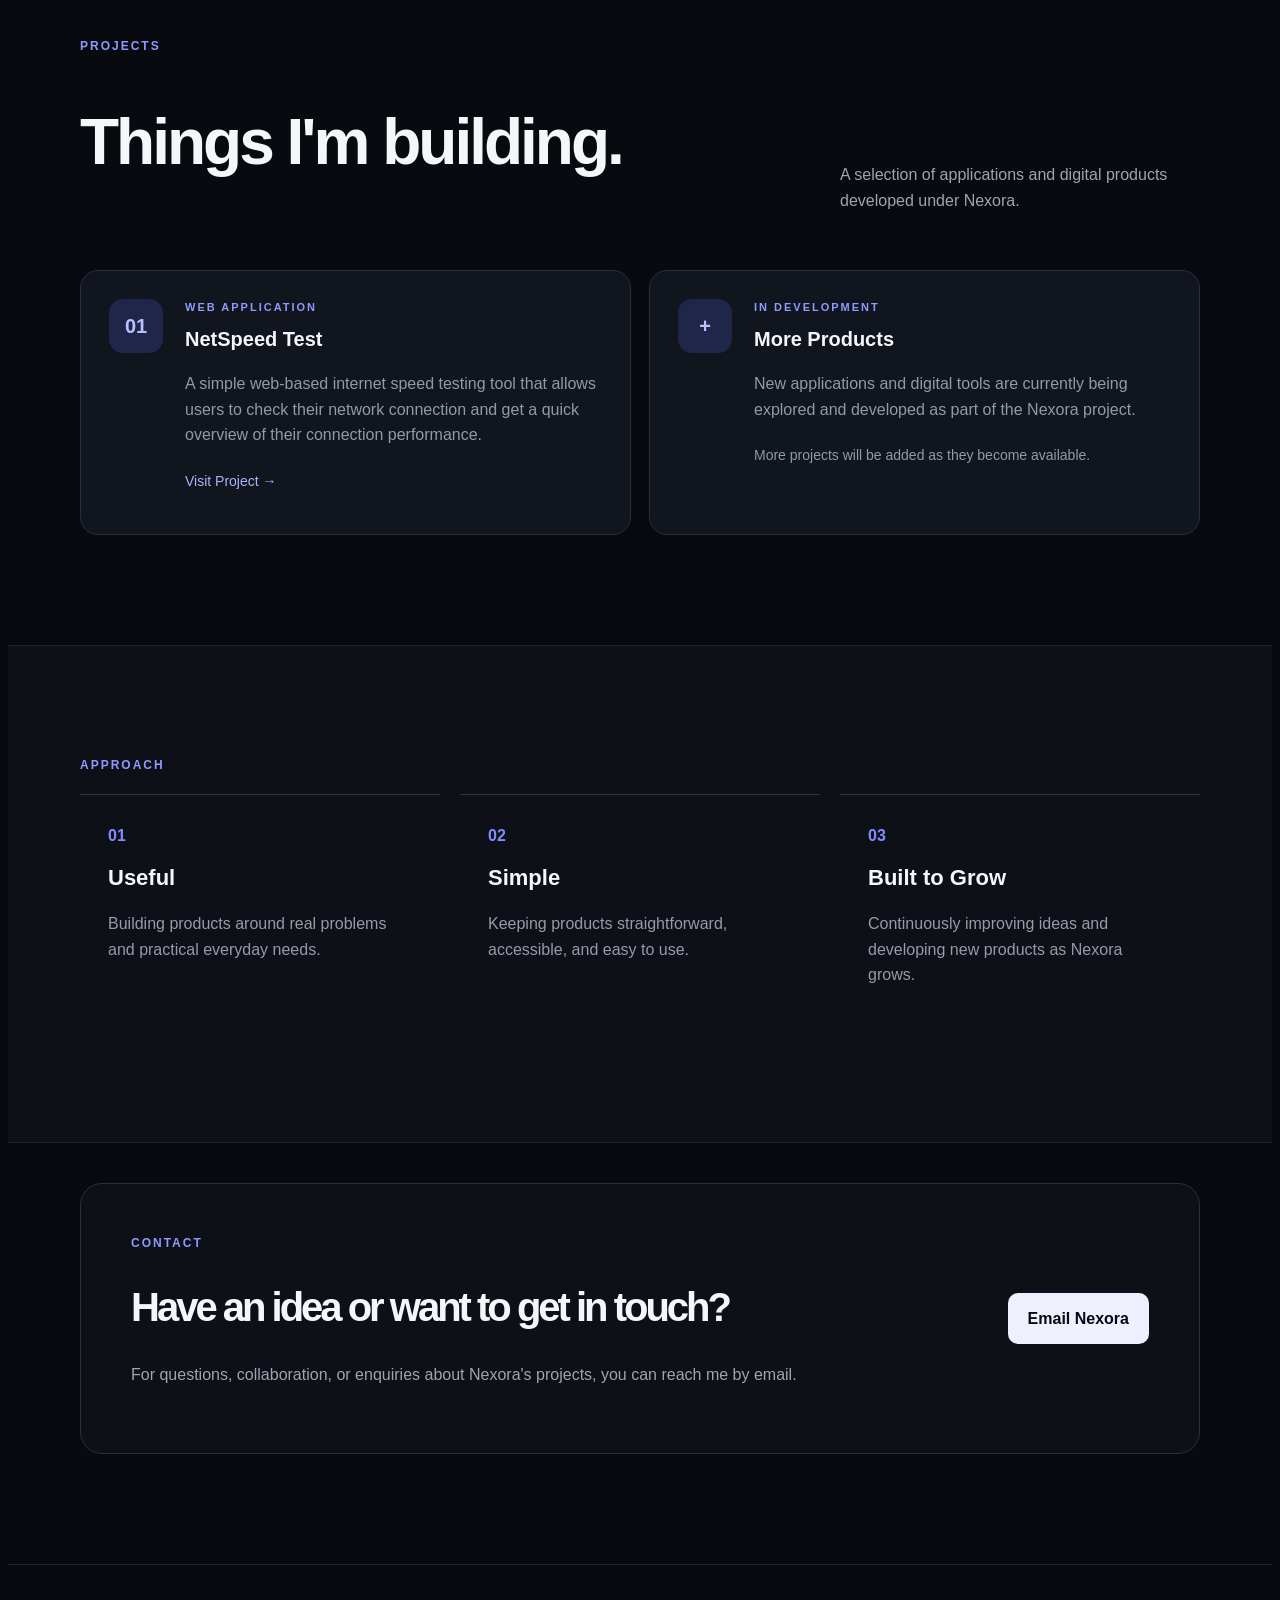
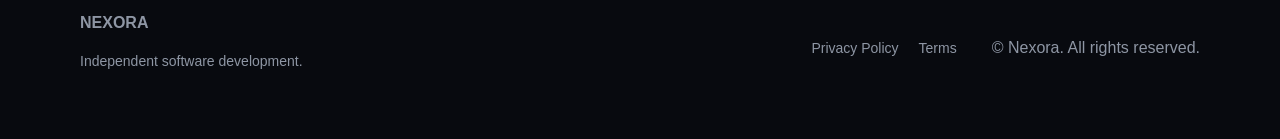
==== commit 461c9e96: "Update index.html for content and structure improvements" ====
--- a/index.html
+++ b/index.html
@@ -4,7 +4,7 @@
   <meta charset="UTF-8">
   <meta name="viewport" content="width=device-width, initial-scale=1.0">
 
-  <title>Nexora — Independent Software Developer</title>
+  <title>Nexora — Independent Software Development</title>
 
   <meta
     name="description"
@@ -16,19 +16,31 @@
 
 <body>
 
-  <!-- NAVIGATION -->
-  <header class="navbar">
-    <div class="container nav-container">
-
-      <a href="#" class="logo">NEXORA</a>
+  <!-- HEADER -->
+  <header class="header">
+
+    <div class="container nav">
+
+      <a href="#" class="logo">
+        NEXORA<span>.</span>
+      </a>
 
       <nav class="nav-links">
+
         <a href="#about">About</a>
+
         <a href="#projects">Projects</a>
+
         <a href="#contact">Contact</a>
+
       </nav>
 
+      <button class="menu-btn" aria-label="Open menu">
+        ☰
+      </button>
+
     </div>
+
   </header>
 
 
@@ -36,50 +48,88 @@
   <main>
 
     <section class="hero">
-      <div class="container hero-content">
-
-        <div class="hero-label">
-          INDEPENDENT SOFTWARE DEVELOPMENT
-        </div>
-
-        <h1>
-          Building digital products
-          <span>for the next generation.</span>
-        </h1>
-
-        <p>
-          Nexora is an independent development brand focused on creating
-          practical, simple, and useful digital products.
-        </p>
-
-        <div class="hero-buttons">
-          <a href="#projects" class="btn btn-primary">
-            View Projects
-          </a>
-
-          <a href="#contact" class="btn btn-secondary">
-            Get in Touch
-          </a>
-        </div>
-
-      </div>
+
+      <div class="container hero-grid">
+
+        <div>
+
+          <div class="eyebrow">
+            INDEPENDENT SOFTWARE DEVELOPMENT
+          </div>
+
+          <h1>
+            Building digital products
+            <span>for the next generation.</span>
+          </h1>
+
+          <p class="hero-text">
+            Nexora is an independent development brand focused on creating
+            practical, simple, and useful digital products for everyday users.
+          </p>
+
+          <div class="buttons">
+
+            <a href="#projects" class="btn primary">
+              View Projects
+            </a>
+
+            <a href="#contact" class="btn secondary">
+              Get in Touch
+            </a>
+
+          </div>
+
+        </div>
+
+
+        <!-- HERO CARD -->
+        <div class="hero-card">
+
+          <div class="orb"></div>
+
+          <div class="hero-card-content">
+
+            <div class="status">
+              ● Currently Building
+            </div>
+
+            <h2>
+              Nexora
+            </h2>
+
+            <p>
+              Independent software development focused on useful
+              applications and digital tools.
+            </p>
+
+          </div>
+
+        </div>
+
+      </div>
+
     </section>
 
 
     <!-- ABOUT -->
-    <section id="about" class="section">
-      <div class="container">
-
-        <div class="section-label">
-          ABOUT NEXORA
-        </div>
-
-        <h2>
-          Building useful digital products,
-          one idea at a time.
-        </h2>
-
-        <div class="about-content">
+    <section id="about" class="section dark">
+
+      <div class="container split">
+
+        <div>
+
+          <div class="eyebrow">
+            ABOUT NEXORA
+          </div>
+
+          <h2>
+            Building useful digital products, one idea at a time.
+          </h2>
+
+        </div>
+
+
+        <div class="about-text">
 
           <p>
             Nexora is an independent software development brand focused on
@@ -93,93 +143,144 @@
           </p>
 
           <p>
-            Nexora is currently an independent development project, with
-            plans to continue building and publishing new applications
+            Nexora is an independent development project, with plans to
+            continue creating, improving, and publishing new applications
             across different platforms as projects grow.
           </p>
 
         </div>
 
       </div>
+
     </section>
 
 
     <!-- PROJECTS -->
-    <section id="projects" class="section projects-section">
+    <section id="projects" class="section">
+
       <div class="container">
 
-        <div class="section-label">
-          PROJECTS
-        </div>
-
-        <h2>
-          Things I'm building.
-        </h2>
-
-
-        <!-- PROJECT CARD -->
-        <div class="project-card">
-
-          <div class="project-number">
-            01
-          </div>
-
-          <div class="project-info">
-
-            <div class="project-top">
-
-              <div>
-                <span class="project-category">
-                  WEB APPLICATION
-                </span>
-
-                <h3>
-                  NetSpeed Test
-                </h3>
+        <div class="section-heading">
+
+          <div>
+
+            <div class="eyebrow">
+              PROJECTS
+            </div>
+
+            <h2>
+              Things I'm building.
+            </h2>
+
+          </div>
+
+          <p>
+            A selection of applications and digital products developed
+            under Nexora.
+          </p>
+
+        </div>
+
+
+        <div class="projects">
+
+
+          <!-- PROJECT 01 -->
+          <div class="project">
+
+            <div class="project-icon">
+              01
+            </div>
+
+            <div>
+
+              <div class="tag">
+                WEB APPLICATION
               </div>
 
-              <span class="project-status">
-                LIVE
-              </span>
-
-            </div>
-
-            <p>
-              A simple web-based internet speed testing tool that allows
-              users to check their network connection and get a quick
-              overview of their connection performance.
-            </p>
-
-            <a
-              href="https://netspeed-test.netlify.app/"
-              target="_blank"
-              rel="noopener noreferrer"
-              class="project-link"
-            >
-              Visit Project
-              <span>→</span>
-            </a>
-
-          </div>
-
-        </div>
-
-      </div>
+              <h3>
+                NetSpeed Test
+              </h3>
+
+              <p>
+                A simple web-based internet speed testing tool that allows
+                users to check their network connection and get a quick
+                overview of their connection performance.
+              </p>
+
+              <p class="note">
+
+                <a
+                  href="https://netspeed-test.netlify.app/"
+                  target="_blank"
+                  rel="noopener noreferrer"
+                  style="color:#aab3ff;"
+                >
+                  Visit Project →
+                </a>
+
+              </p>
+
+            </div>
+
+          </div>
+
+
+          <!-- FUTURE PROJECT -->
+          <div class="project">
+
+            <div class="project-icon">
+              +
+            </div>
+
+            <div>
+
+              <div class="tag">
+                IN DEVELOPMENT
+              </div>
+
+              <h3>
+                More Products
+              </h3>
+
+              <p>
+                New applications and digital tools are currently being
+                explored and developed as part of the Nexora project.
+              </p>
+
+              <p class="note">
+                More projects will be added as they become available.
+              </p>
+
+            </div>
+
+          </div>
+
+
+        </div>
+
+      </div>
+
     </section>
 
 
     <!-- FEATURES -->
-    <section class="section features-section">
+    <section class="section dark">
+
       <div class="container">
 
-        <div class="section-label">
+        <div class="eyebrow">
           APPROACH
         </div>
 
-        <div class="features-grid">
-
-          <div class="feature">
-            <div class="feature-number">01</div>
+
+        <div class="features">
+
+          <div>
+
+            <strong>
+              01
+            </strong>
 
             <h3>
               Useful
@@ -189,11 +290,15 @@
               Building products around real problems and practical
               everyday needs.
             </p>
-          </div>
-
-
-          <div class="feature">
-            <div class="feature-number">02</div>
+
+          </div>
+
+
+          <div>
+
+            <strong>
+              02
+            </strong>
 
             <h3>
               Simple
@@ -203,11 +308,15 @@
               Keeping products straightforward, accessible, and easy
               to use.
             </p>
-          </div>
-
-
-          <div class="feature">
-            <div class="feature-number">03</div>
+
+          </div>
+
+
+          <div>
+
+            <strong>
+              03
+            </strong>
 
             <h3>
               Built to Grow
@@ -217,56 +326,77 @@
               Continuously improving ideas and developing new products
               as Nexora grows.
             </p>
-          </div>
-
-        </div>
-
-      </div>
+
+          </div>
+
+        </div>
+
+      </div>
+
     </section>
 
 
     <!-- CONTACT -->
-    <section id="contact" class="section contact-section">
+    <section id="contact" class="section contact">
+
       <div class="container">
 
-        <div class="section-label">
-          CONTACT
-        </div>
-
-        <h2>
-          Have an idea or want to get in touch?
-        </h2>
-
-        <p>
-          For questions, collaboration, or enquiries about Nexora's
-          projects, you can reach me by email.
-        </p>
-
-        <a
-          href="mailto:novalabs.hello@gmail.com"
-          class="email-link"
-        >
-          novalabs.hello@gmail.com
-        </a>
-
-      </div>
+        <div class="contact-box">
+
+          <div>
+
+            <div class="eyebrow">
+              CONTACT
+            </div>
+
+            <h2>
+              Have an idea or want to get in touch?
+            </h2>
+
+            <p>
+              For questions, collaboration, or enquiries about Nexora's
+              projects, you can reach me by email.
+            </p>
+
+          </div>
+
+
+          <a
+            href="mailto:novalabs.hello@gmail.com"
+            class="btn primary"
+          >
+            Email Nexora
+          </a>
+
+        </div>
+
+      </div>
+
     </section>
 
   </main>
 
 
   <!-- FOOTER -->
-  <footer class="footer">
-    <div class="container footer-content">
+  <footer>
+
+    <div class="container footer">
 
       <div>
-        <strong>NEXORA</strong>
+
+        <strong>
+          NEXORA
+        </strong>
+
         <p>
           Independent software development.
         </p>
-      </div>
+
+      </div>
+
 
       <div class="footer-links">
+
         <a href="privacy.html">
           Privacy Policy
         </a>
@@ -274,13 +404,18 @@
         <a href="terms.html">
           Terms
         </a>
-      </div>
-
-      <div class="copyright">
+
+      </div>
+
+
+      <div>
+
         © <span id="year"></span> Nexora. All rights reserved.
+
       </div>
 
     </div>
+
   </footer>
 
 
